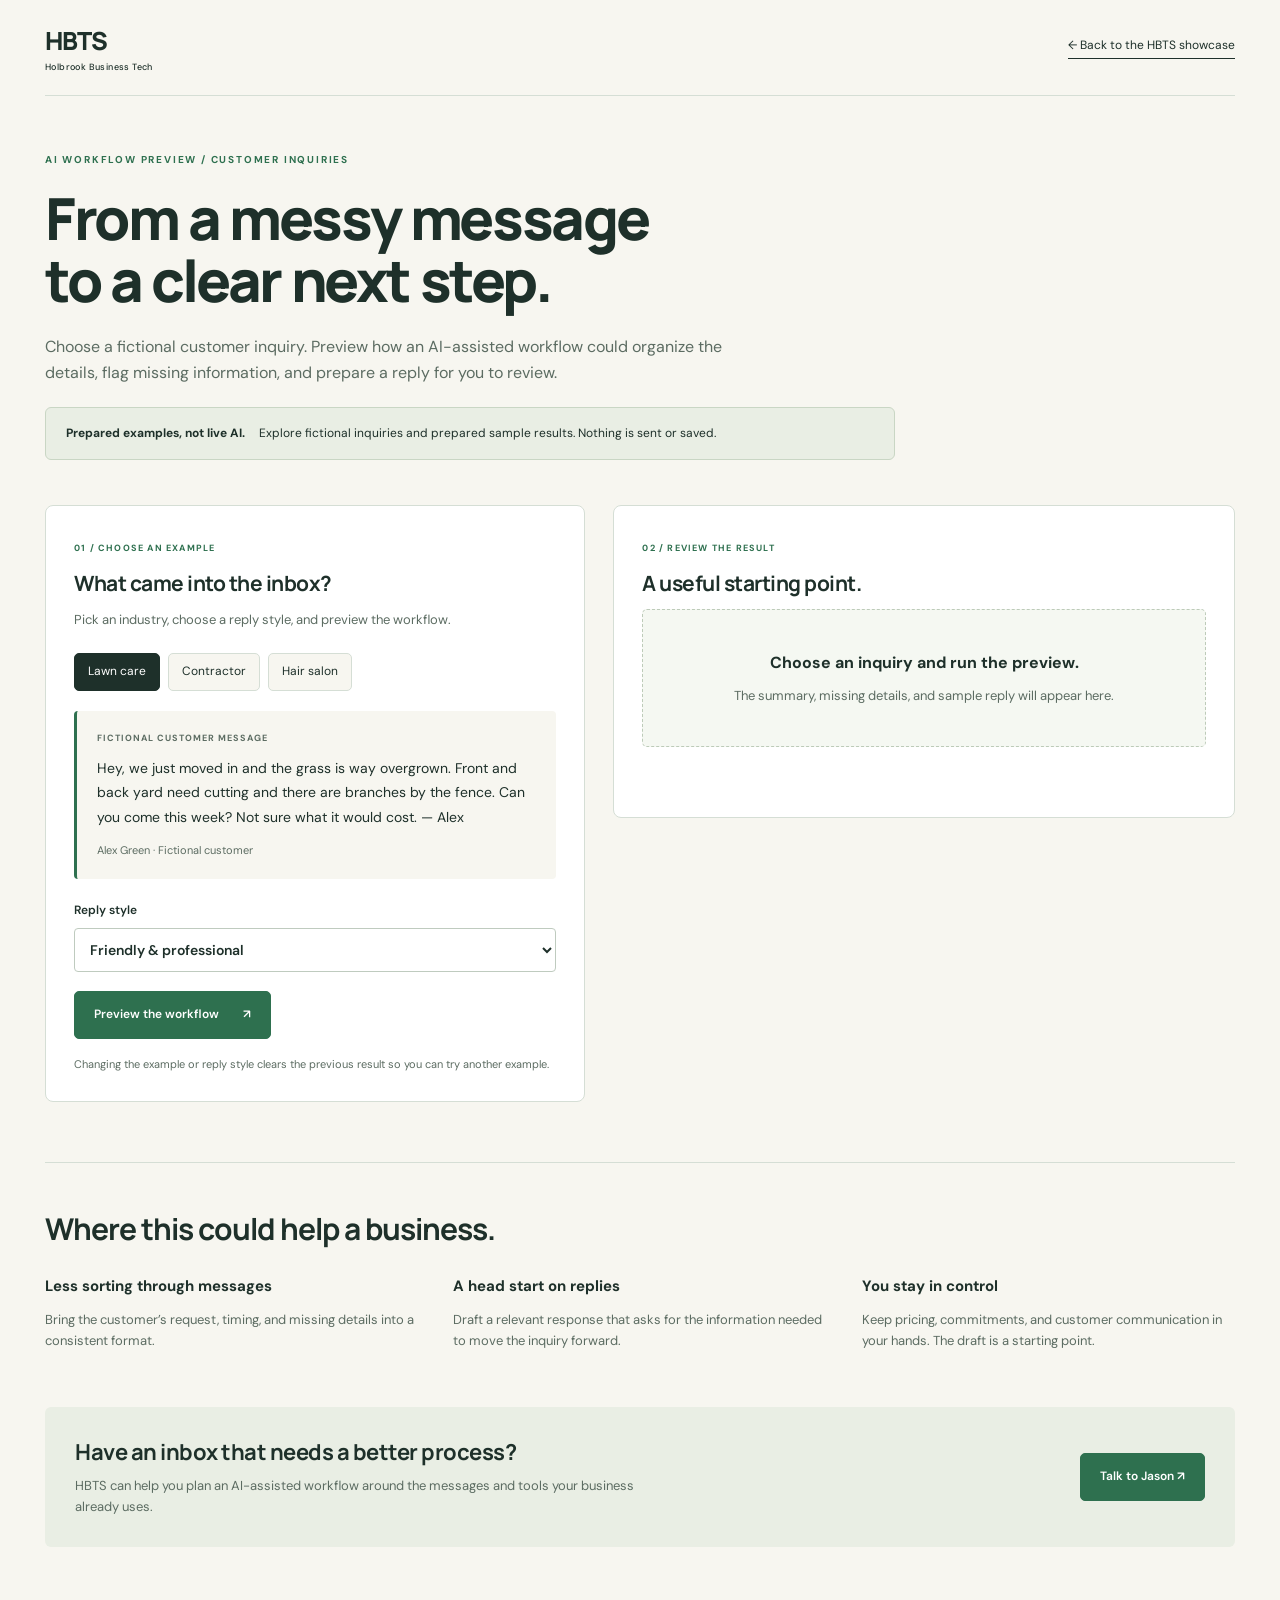
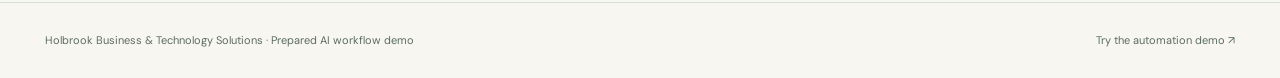
==== ai-demo/index.html @ 8a59124c "Add AI and automation demos and refine client-facing showcase" ====
<!doctype html><html lang="en"><head><meta charset="utf-8"><meta name="viewport" content="width=device-width,initial-scale=1"><title>AI Inquiry Assistant Demo | HBTS</title><meta name="description" content="Explore a free, prepared example of AI-assisted customer intake and reply drafting from Holbrook Business Tech."><link rel="icon" href="../favicon.svg"><link rel="stylesheet" href="../demo-lab.css"><script src="ai-demo.js" defer></script></head><body><header class="demo-header wrap"><a class="lab-brand" href="../">HBTS<small>Holbrook Business Tech</small></a><a class="back" href="../#demos">← Back to the HBTS showcase</a></header><main><section class="intro wrap"><p class="eyebrow">AI WORKFLOW PREVIEW / CUSTOMER INQUIRIES</p><h1>From a messy message<br>to a clear next step.</h1><p>Choose a fictional customer inquiry. Preview how an AI-assisted workflow could organize the details, flag missing information, and prepare a reply for you to review.</p><div class="demo-notice"><strong>Prepared examples, not live AI.</strong><span>Explore fictional inquiries and prepared sample results. Nothing is sent or saved.</span></div></section><div class="lab-grid wrap"><section class="panel" aria-labelledby="input-title"><span class="step">01 / CHOOSE AN EXAMPLE</span><h2 id="input-title">What came into the inbox?</h2><p>Pick an industry, choose a reply style, and preview the workflow.</p><div class="example-buttons" role="group" aria-label="Choose an inquiry example"><button type="button" data-example="lawn" aria-pressed="true">Lawn care</button><button type="button" data-example="repair" aria-pressed="false">Contractor</button><button type="button" data-example="salon" aria-pressed="false">Hair salon</button></div><blockquote class="source-message"><small>FICTIONAL CUSTOMER MESSAGE</small><p id="source-message"></p><cite id="source-person"></cite></blockquote><label>Reply style<select id="tone"><option value="friendly">Friendly &amp; professional</option><option value="brief">Short &amp; direct</option></select></label><button class="button" id="preview" type="button">Preview the workflow <span aria-hidden="true">↗</span></button><p class="fine">Changing the example or reply style clears the previous result so you can try another example.</p></section><section class="panel" aria-labelledby="output-title"><span class="step">02 / REVIEW THE RESULT</span><h2 id="output-title">A useful starting point.</h2><div class="empty" id="empty"><strong>Choose an inquiry and run the preview.</strong><p>The summary, missing details, and sample reply will appear here.</p></div><div id="result" hidden><div class="result-tags"><span class="tag">PREPARED EXAMPLE</span><span class="tag">REVIEW BEFORE USING</span></div><dl class="detail-list" id="summary"></dl><section class="result-section"><h3>What still needs confirming?</h3><ul class="questions" id="questions"></ul></section><section class="result-section"><h3>Sample reply draft</h3><div class="draft" id="draft"></div><div class="button-row"><button type="button" class="button secondary" id="copy">Copy sample reply</button></div><p class="review-note">In a connected setup, AI would draft replies to new messages. You would check the details before using a reply.</p></section></div><p class="status" id="status" role="status"></p></section></div><section class="how-it-works wrap"><h2>Where this could help a business.</h2><div class="explain-grid"><article><h3>Less sorting through messages</h3><p>Bring the customer’s request, timing, and missing details into a consistent format.</p></article><article><h3>A head start on replies</h3><p>Draft a relevant response that asks for the information needed to move the inquiry forward.</p></article><article><h3>You stay in control</h3><p>Keep pricing, commitments, and customer communication in your hands. The draft is a starting point.</p></article></div></section><section class="next-step wrap"><div><h2>Have an inbox that needs a better process?</h2><p>HBTS can help you plan an AI-assisted workflow around the messages and tools your business already uses.</p></div><a class="button" href="../#contact">Talk to Jason ↗</a></section></main><footer><div class="wrap"><span>Holbrook Business &amp; Technology Solutions · Prepared AI workflow demo</span><a href="../automation-demo/">Try the automation demo ↗</a></div></footer></body></html>
---- demo-lab.css ----
@import url('https://fonts.googleapis.com/css2?family=DM+Sans:wght@400;500;600;700&family=Manrope:wght@500;600;700;800&display=swap');
:root{--ink:#1e302a;--muted:#5c6c62;--line:#d5ded5;--green:#2e704f;--paper:#f7f6f0;--soft:#e9eee4}*{box-sizing:border-box}body{margin:0;font:15px/1.65 'DM Sans',Arial,sans-serif;background:var(--paper);color:var(--ink)}a{color:inherit;text-decoration:none}button,input,select{font:inherit}button,a,input,select{touch-action:manipulation}a:focus-visible,button:focus-visible,input:focus-visible,select:focus-visible{outline:3px solid #b28422;outline-offset:4px}.wrap{width:min(1190px,calc(100% - 72px));margin:auto}.demo-header{display:flex;justify-content:space-between;align-items:center;gap:24px;min-height:96px;border-bottom:1px solid var(--line)}.lab-brand{font:800 25px 'Manrope',Arial,sans-serif;letter-spacing:-1px}.lab-brand small{display:block;font:500 9px 'DM Sans',Arial,sans-serif;letter-spacing:.4px;margin-top:3px}.back{font-size:12px;border-bottom:1px solid;padding-bottom:3px}.intro{padding:56px 0 35px}.eyebrow{font-size:10px;letter-spacing:1.8px;font-weight:700;color:var(--green);margin:0 0 18px}h1{font:800 clamp(36px,4.7vw,58px)/1.08 'Manrope',Arial,sans-serif;letter-spacing:-2.4px;max-width:800px;margin:0 0 22px}.intro>p:not(.eyebrow){max-width:680px;color:var(--muted);font-size:16px;margin:0 0 20px}.demo-notice{display:flex;gap:14px;border:1px solid #c9d6c4;border-radius:6px;background:var(--soft);padding:16px 20px;font-size:12px;max-width:850px}.demo-notice strong{white-space:nowrap}.lab-grid{display:grid;grid-template-columns:1fr 1.15fr;gap:28px;align-items:start;padding:10px 0 60px}.panel{border:1px solid var(--line);border-radius:8px;background:#fff;padding:28px}.panel h2{font:700 21px/1.3 'Manrope',Arial,sans-serif;letter-spacing:-.5px;margin:0 0 12px}.panel>p{font-size:13px;color:var(--muted);margin:0 0 22px}.step{display:inline-block;font-size:9px;font-weight:700;letter-spacing:1.2px;color:var(--green);margin-bottom:14px}.example-buttons{display:flex;gap:8px;flex-wrap:wrap;margin:20px 0}.example-buttons button{cursor:pointer;padding:8px 13px;border:1px solid var(--line);border-radius:5px;background:var(--paper);color:var(--ink);font-size:12px}.example-buttons button[aria-pressed=true]{background:var(--ink);color:#fff;border-color:var(--ink)}.source-message{background:var(--paper);border-left:3px solid var(--green);padding:20px;border-radius:4px;margin:0 0 22px}.source-message small{display:block;font-size:9px;letter-spacing:1px;font-weight:700;margin-bottom:10px;color:var(--muted)}.source-message p{font-size:14px;line-height:1.75;margin:0}.source-message cite{font-size:11px;display:block;margin-top:12px;color:var(--muted);font-style:normal}label{display:block;font-size:12px;font-weight:600;margin-bottom:19px}input,select{width:100%;padding:11px;border:1px solid #bfcbbf;border-radius:4px;color:var(--ink);background:#fff;margin-top:7px;font-size:14px;min-width:0}.button{display:inline-flex;align-items:center;justify-content:center;gap:24px;padding:13px 19px;border:1px solid var(--green);border-radius:5px;background:var(--green);color:#fff;font-weight:600;font-size:12px;cursor:pointer}.button.secondary{background:transparent;color:var(--ink);border-color:#bfcbbf}.button:disabled{opacity:.5;cursor:default}.button-row{display:flex;gap:10px;flex-wrap:wrap}.fine{font-size:11px!important;color:var(--muted);margin:16px 0 0!important}.empty{border:1px dashed #bdcbb9;background:#f5f8f2;padding:40px 24px;border-radius:5px;text-align:center;color:var(--muted)}.empty strong{display:block;color:var(--ink);font-size:16px;margin-bottom:8px}.empty p{font-size:13px;margin:0}.result-section{border-top:1px solid var(--line);padding-top:22px;margin-top:23px}.result-section h3{font-size:13px;margin:0 0 14px}.result-tags{display:flex;flex-wrap:wrap;gap:7px;margin-bottom:18px}.tag{padding:4px 9px;background:var(--soft);border-radius:4px;font-size:10px;font-weight:600}.detail-list{margin:0;display:grid;grid-template-columns:100px 1fr;gap:8px 14px;font-size:12px}.detail-list dt{color:var(--muted)}.detail-list dd{margin:0;font-weight:500}.questions{padding-left:18px;font-size:12px;color:var(--muted)}.draft{font-size:13px;white-space:pre-wrap;line-height:1.8;background:#f5f7f1;padding:20px;border-radius:4px}.result-section .button-row{margin-top:18px}.review-note{font-size:11px;color:var(--muted);margin:16px 0 0}.status{font-size:12px;color:var(--green);font-weight:500;min-height:20px;margin:16px 0 0}.stats{display:grid;grid-template-columns:repeat(3,1fr);gap:12px;margin:0 0 24px}.stat{padding:18px;background:var(--soft);border:1px solid #d4dfcf;border-radius:6px}.stat strong{display:block;font:700 28px 'Manrope',Arial,sans-serif}.stat span{font-size:10px;line-height:1.4;display:block;margin-top:7px;color:var(--muted)}.field-row{display:grid;grid-template-columns:1fr 1fr;gap:16px}.rule-table{display:grid;grid-template-columns:1fr 1fr;gap:10px;font-size:11px;background:var(--paper);padding:16px;border-radius:4px;margin-bottom:20px}.rule-table strong{font-weight:600}.rule-table span{color:var(--muted)}.timeline{list-style:none;padding:0;margin:0}.timeline li{padding:0 0 23px 30px;border-left:1px solid #b9c9b1;position:relative;margin-left:6px}.timeline li:before{content:'';position:absolute;width:11px;height:11px;border-radius:50%;background:var(--green);left:-6px;top:5px}.timeline li:last-child{padding-bottom:0;border:0}.timeline strong{font-size:13px}.timeline p{font-size:11px;color:var(--muted);margin:5px 0 0}.lead-list{list-style:none;padding:0;margin:0}.lead-list li{padding:16px 0;border-bottom:1px solid var(--line)}.lead-line{display:flex;justify-content:space-between;gap:15px;align-items:center}.lead-line strong{font-size:13px}.lead-line button{font-size:10px;padding:7px 10px;cursor:pointer;border:1px solid #bdcbb9;border-radius:4px;background:var(--paper);color:var(--ink)}.lead-list p{font-size:11px;color:var(--muted);margin:7px 0 0;overflow-wrap:anywhere}.how-it-works{padding:45px 0 55px;border-top:1px solid var(--line)}.how-it-works h2{font:700 30px 'Manrope',Arial,sans-serif;letter-spacing:-1px;margin:0 0 25px}.explain-grid{display:grid;grid-template-columns:repeat(3,1fr);gap:35px}.explain-grid h3{font-size:15px;margin:0 0 10px}.explain-grid p{font-size:13px;color:var(--muted);margin:0}.next-step{background:var(--soft);padding:30px;border-radius:6px;display:flex;justify-content:space-between;gap:25px;align-items:center;margin-bottom:55px}.next-step h2{font:700 22px 'Manrope',Arial,sans-serif;margin:0 0 8px;letter-spacing:-.5px}.next-step p{font-size:13px;color:var(--muted);margin:0;max-width:600px}.next-step .button{white-space:nowrap}footer{padding:28px 0;border-top:1px solid var(--line);font-size:11px;color:var(--muted)}footer .wrap{display:flex;justify-content:space-between;gap:20px;flex-wrap:wrap}.sr-only{position:absolute;width:1px;height:1px;overflow:hidden;clip:rect(0,0,0,0);white-space:nowrap}[hidden]{display:none!important}@media(max-width:850px){.wrap{width:calc(100% - 40px)}.lab-grid{grid-template-columns:1fr;gap:20px}.intro{padding-top:40px}.intro h1{max-width:650px}.demo-notice{display:block}.demo-notice strong{display:block;margin-bottom:6px}.panel{padding:24px}.next-step{align-items:start;flex-direction:column}.explain-grid{gap:22px}.stats{gap:8px}.stat{padding:15px}}@media(max-width:500px){.demo-header{min-height:95px;gap:12px}.lab-brand{font-size:23px}.lab-brand small{font-size:8px}.back{font-size:10px}h1{font-size:38px;letter-spacing:-1.5px}.intro>p:not(.eyebrow){font-size:14px}.field-row{grid-template-columns:1fr;gap:0}.panel{padding:21px}.explain-grid{grid-template-columns:1fr}.detail-list{grid-template-columns:80px 1fr;gap:8px}.next-step{padding:24px}.stat strong{font-size:25px}.lead-line{align-items:start;flex-direction:column;gap:8px}}@media(prefers-reduced-motion:reduce){html{scroll-behavior:auto}}
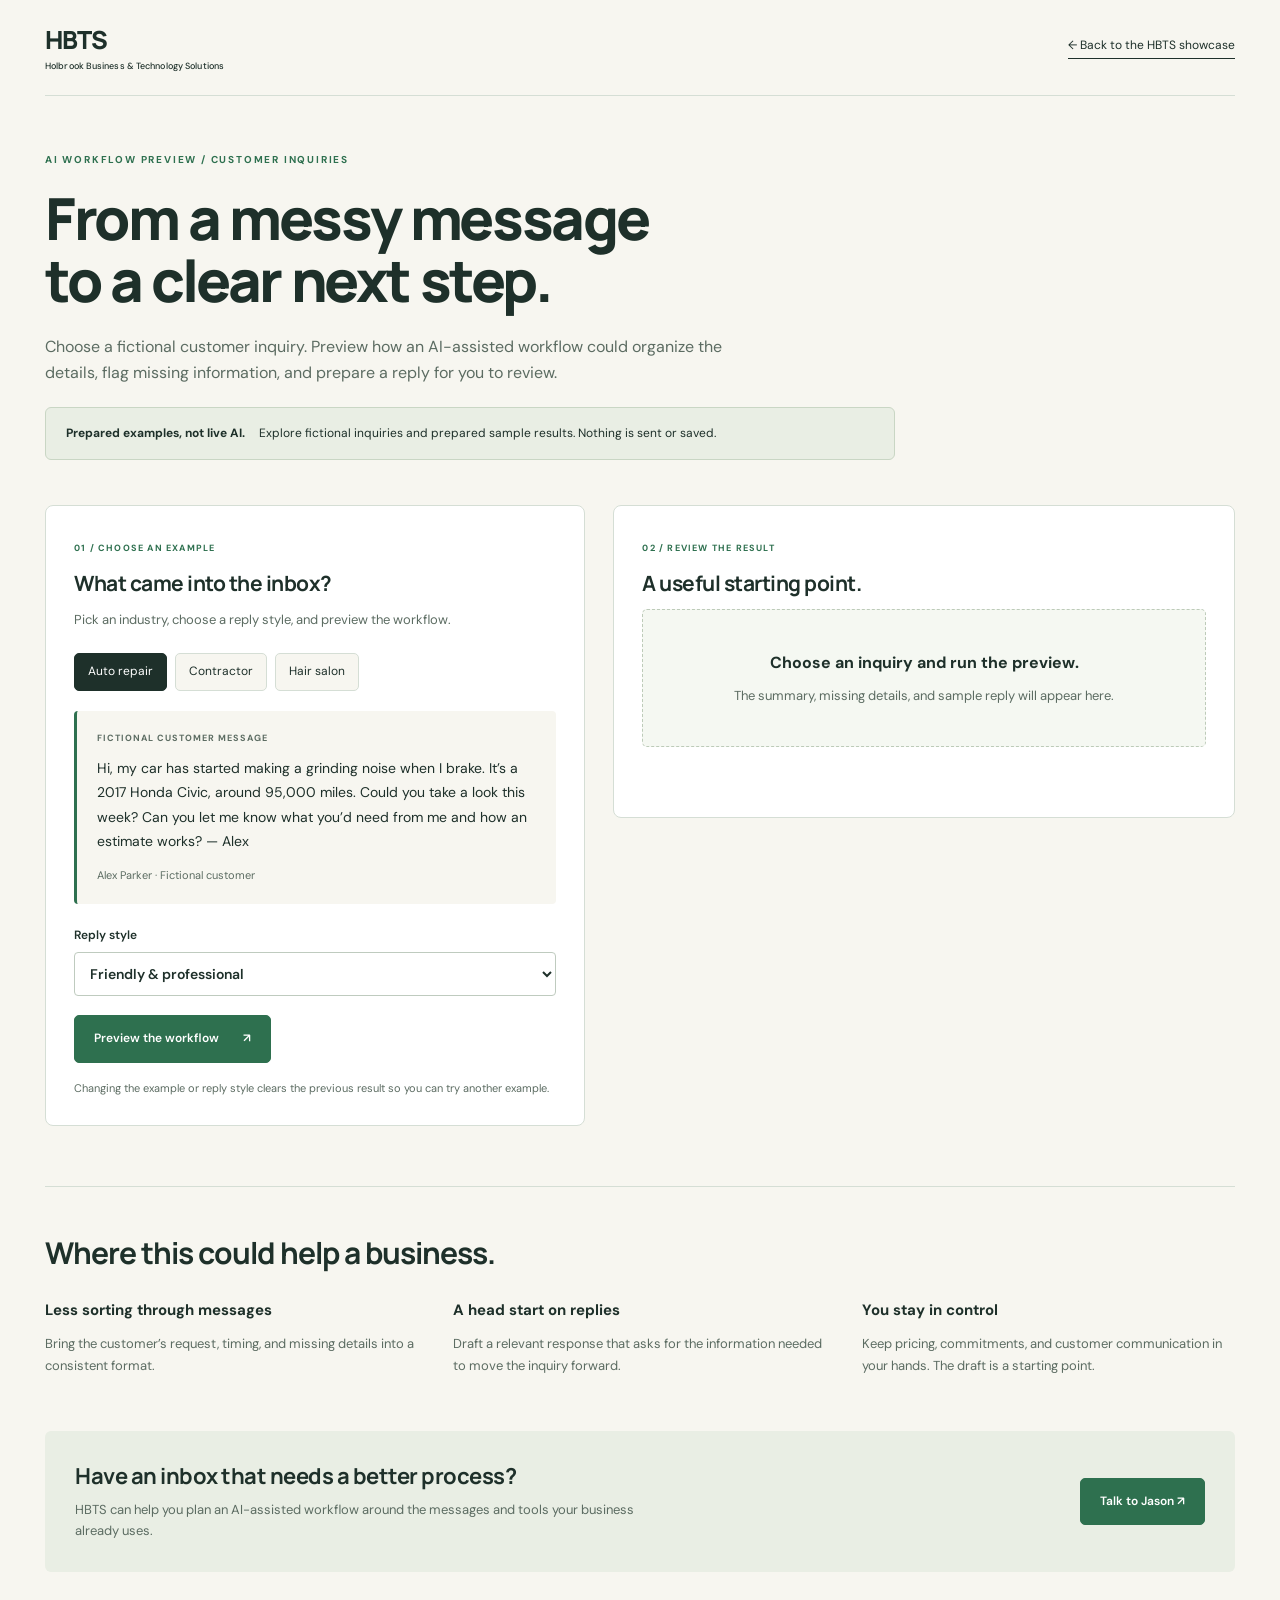
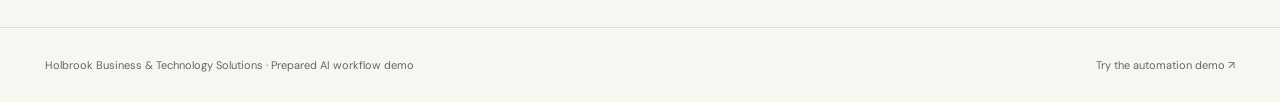
==== commit 35dae98d: "Add interactive business dashboard and complete HBTS branding" ====
--- a/ai-demo/index.html
+++ b/ai-demo/index.html
@@ -1 +1 @@
-<!doctype html><html lang="en"><head><meta charset="utf-8"><meta name="viewport" content="width=device-width,initial-scale=1"><title>AI Inquiry Assistant Demo | HBTS</title><meta name="description" content="Explore a free, prepared example of AI-assisted customer intake and reply drafting from Holbrook Business Tech."><link rel="icon" href="../favicon.svg"><link rel="stylesheet" href="../demo-lab.css"><script src="ai-demo.js" defer></script></head><body><header class="demo-header wrap"><a class="lab-brand" href="../">HBTS<small>Holbrook Business Tech</small></a><a class="back" href="../#demos">← Back to the HBTS showcase</a></header><main><section class="intro wrap"><p class="eyebrow">AI WORKFLOW PREVIEW / CUSTOMER INQUIRIES</p><h1>From a messy message<br>to a clear next step.</h1><p>Choose a fictional customer inquiry. Preview how an AI-assisted workflow could organize the details, flag missing information, and prepare a reply for you to review.</p><div class="demo-notice"><strong>Prepared examples, not live AI.</strong><span>Explore fictional inquiries and prepared sample results. Nothing is sent or saved.</span></div></section><div class="lab-grid wrap"><section class="panel" aria-labelledby="input-title"><span class="step">01 / CHOOSE AN EXAMPLE</span><h2 id="input-title">What came into the inbox?</h2><p>Pick an industry, choose a reply style, and preview the workflow.</p><div class="example-buttons" role="group" aria-label="Choose an inquiry example"><button type="button" data-example="lawn" aria-pressed="true">Lawn care</button><button type="button" data-example="repair" aria-pressed="false">Contractor</button><button type="button" data-example="salon" aria-pressed="false">Hair salon</button></div><blockquote class="source-message"><small>FICTIONAL CUSTOMER MESSAGE</small><p id="source-message"></p><cite id="source-person"></cite></blockquote><label>Reply style<select id="tone"><option value="friendly">Friendly &amp; professional</option><option value="brief">Short &amp; direct</option></select></label><button class="button" id="preview" type="button">Preview the workflow <span aria-hidden="true">↗</span></button><p class="fine">Changing the example or reply style clears the previous result so you can try another example.</p></section><section class="panel" aria-labelledby="output-title"><span class="step">02 / REVIEW THE RESULT</span><h2 id="output-title">A useful starting point.</h2><div class="empty" id="empty"><strong>Choose an inquiry and run the preview.</strong><p>The summary, missing details, and sample reply will appear here.</p></div><div id="result" hidden><div class="result-tags"><span class="tag">PREPARED EXAMPLE</span><span class="tag">REVIEW BEFORE USING</span></div><dl class="detail-list" id="summary"></dl><section class="result-section"><h3>What still needs confirming?</h3><ul class="questions" id="questions"></ul></section><section class="result-section"><h3>Sample reply draft</h3><div class="draft" id="draft"></div><div class="button-row"><button type="button" class="button secondary" id="copy">Copy sample reply</button></div><p class="review-note">In a connected setup, AI would draft replies to new messages. You would check the details before using a reply.</p></section></div><p class="status" id="status" role="status"></p></section></div><section class="how-it-works wrap"><h2>Where this could help a business.</h2><div class="explain-grid"><article><h3>Less sorting through messages</h3><p>Bring the customer’s request, timing, and missing details into a consistent format.</p></article><article><h3>A head start on replies</h3><p>Draft a relevant response that asks for the information needed to move the inquiry forward.</p></article><article><h3>You stay in control</h3><p>Keep pricing, commitments, and customer communication in your hands. The draft is a starting point.</p></article></div></section><section class="next-step wrap"><div><h2>Have an inbox that needs a better process?</h2><p>HBTS can help you plan an AI-assisted workflow around the messages and tools your business already uses.</p></div><a class="button" href="../#contact">Talk to Jason ↗</a></section></main><footer><div class="wrap"><span>Holbrook Business &amp; Technology Solutions · Prepared AI workflow demo</span><a href="../automation-demo/">Try the automation demo ↗</a></div></footer></body></html>
+<!doctype html><html lang="en"><head><meta charset="utf-8"><meta name="viewport" content="width=device-width,initial-scale=1"><title>AI Inquiry Assistant Demo | HBTS</title><meta name="description" content="Explore a free, prepared example of AI-assisted customer intake and reply drafting from Holbrook Business Tech."><link rel="icon" href="../favicon.svg"><link rel="stylesheet" href="../demo-lab.css"><script src="ai-demo.js" defer></script></head><body><header class="demo-header wrap"><a class="lab-brand" href="../">HBTS<small>Holbrook Business &amp; Technology Solutions</small></a><a class="back" href="../#demos">← Back to the HBTS showcase</a></header><main><section class="intro wrap"><p class="eyebrow">AI WORKFLOW PREVIEW / CUSTOMER INQUIRIES</p><h1>From a messy message<br>to a clear next step.</h1><p>Choose a fictional customer inquiry. Preview how an AI-assisted workflow could organize the details, flag missing information, and prepare a reply for you to review.</p><div class="demo-notice"><strong>Prepared examples, not live AI.</strong><span>Explore fictional inquiries and prepared sample results. Nothing is sent or saved.</span></div></section><div class="lab-grid wrap"><section class="panel" aria-labelledby="input-title"><span class="step">01 / CHOOSE AN EXAMPLE</span><h2 id="input-title">What came into the inbox?</h2><p>Pick an industry, choose a reply style, and preview the workflow.</p><div class="example-buttons" role="group" aria-label="Choose an inquiry example"><button type="button" data-example="auto" aria-pressed="true">Auto repair</button><button type="button" data-example="repair" aria-pressed="false">Contractor</button><button type="button" data-example="salon" aria-pressed="false">Hair salon</button></div><blockquote class="source-message"><small>FICTIONAL CUSTOMER MESSAGE</small><p id="source-message"></p><cite id="source-person"></cite></blockquote><label>Reply style<select id="tone"><option value="friendly">Friendly &amp; professional</option><option value="brief">Short &amp; direct</option></select></label><button class="button" id="preview" type="button">Preview the workflow <span aria-hidden="true">↗</span></button><p class="fine">Changing the example or reply style clears the previous result so you can try another example.</p></section><section class="panel" aria-labelledby="output-title"><span class="step">02 / REVIEW THE RESULT</span><h2 id="output-title">A useful starting point.</h2><div class="empty" id="empty"><strong>Choose an inquiry and run the preview.</strong><p>The summary, missing details, and sample reply will appear here.</p></div><div id="result" hidden><div class="result-tags"><span class="tag">PREPARED EXAMPLE</span><span class="tag">REVIEW BEFORE USING</span></div><dl class="detail-list" id="summary"></dl><section class="result-section"><h3>What still needs confirming?</h3><ul class="questions" id="questions"></ul></section><section class="result-section"><h3>Sample reply draft</h3><div class="draft" id="draft"></div><div class="button-row"><button type="button" class="button secondary" id="copy">Copy sample reply</button></div><p class="review-note">In a connected setup, AI would draft replies to new messages. You would check the details before using a reply.</p></section></div><p class="status" id="status" role="status"></p></section></div><section class="how-it-works wrap"><h2>Where this could help a business.</h2><div class="explain-grid"><article><h3>Less sorting through messages</h3><p>Bring the customer’s request, timing, and missing details into a consistent format.</p></article><article><h3>A head start on replies</h3><p>Draft a relevant response that asks for the information needed to move the inquiry forward.</p></article><article><h3>You stay in control</h3><p>Keep pricing, commitments, and customer communication in your hands. The draft is a starting point.</p></article></div></section><section class="next-step wrap"><div><h2>Have an inbox that needs a better process?</h2><p>HBTS can help you plan an AI-assisted workflow around the messages and tools your business already uses.</p></div><a class="button" href="../#contact">Talk to Jason ↗</a></section></main><footer><div class="wrap"><span>Holbrook Business &amp; Technology Solutions · Prepared AI workflow demo</span><a href="../automation-demo/">Try the automation demo ↗</a></div></footer></body></html>
--- a/demo-lab.css
+++ b/demo-lab.css
@@ -1,2 +1,5 @@
 @import url('https://fonts.googleapis.com/css2?family=DM+Sans:wght@400;500;600;700&family=Manrope:wght@500;600;700;800&display=swap');
 :root{--ink:#1e302a;--muted:#5c6c62;--line:#d5ded5;--green:#2e704f;--paper:#f7f6f0;--soft:#e9eee4}*{box-sizing:border-box}body{margin:0;font:15px/1.65 'DM Sans',Arial,sans-serif;background:var(--paper);color:var(--ink)}a{color:inherit;text-decoration:none}button,input,select{font:inherit}button,a,input,select{touch-action:manipulation}a:focus-visible,button:focus-visible,input:focus-visible,select:focus-visible{outline:3px solid #b28422;outline-offset:4px}.wrap{width:min(1190px,calc(100% - 72px));margin:auto}.demo-header{display:flex;justify-content:space-between;align-items:center;gap:24px;min-height:96px;border-bottom:1px solid var(--line)}.lab-brand{font:800 25px 'Manrope',Arial,sans-serif;letter-spacing:-1px}.lab-brand small{display:block;font:500 9px 'DM Sans',Arial,sans-serif;letter-spacing:.4px;margin-top:3px}.back{font-size:12px;border-bottom:1px solid;padding-bottom:3px}.intro{padding:56px 0 35px}.eyebrow{font-size:10px;letter-spacing:1.8px;font-weight:700;color:var(--green);margin:0 0 18px}h1{font:800 clamp(36px,4.7vw,58px)/1.08 'Manrope',Arial,sans-serif;letter-spacing:-2.4px;max-width:800px;margin:0 0 22px}.intro>p:not(.eyebrow){max-width:680px;color:var(--muted);font-size:16px;margin:0 0 20px}.demo-notice{display:flex;gap:14px;border:1px solid #c9d6c4;border-radius:6px;background:var(--soft);padding:16px 20px;font-size:12px;max-width:850px}.demo-notice strong{white-space:nowrap}.lab-grid{display:grid;grid-template-columns:1fr 1.15fr;gap:28px;align-items:start;padding:10px 0 60px}.panel{border:1px solid var(--line);border-radius:8px;background:#fff;padding:28px}.panel h2{font:700 21px/1.3 'Manrope',Arial,sans-serif;letter-spacing:-.5px;margin:0 0 12px}.panel>p{font-size:13px;color:var(--muted);margin:0 0 22px}.step{display:inline-block;font-size:9px;font-weight:700;letter-spacing:1.2px;color:var(--green);margin-bottom:14px}.example-buttons{display:flex;gap:8px;flex-wrap:wrap;margin:20px 0}.example-buttons button{cursor:pointer;padding:8px 13px;border:1px solid var(--line);border-radius:5px;background:var(--paper);color:var(--ink);font-size:12px}.example-buttons button[aria-pressed=true]{background:var(--ink);color:#fff;border-color:var(--ink)}.source-message{background:var(--paper);border-left:3px solid var(--green);padding:20px;border-radius:4px;margin:0 0 22px}.source-message small{display:block;font-size:9px;letter-spacing:1px;font-weight:700;margin-bottom:10px;color:var(--muted)}.source-message p{font-size:14px;line-height:1.75;margin:0}.source-message cite{font-size:11px;display:block;margin-top:12px;color:var(--muted);font-style:normal}label{display:block;font-size:12px;font-weight:600;margin-bottom:19px}input,select{width:100%;padding:11px;border:1px solid #bfcbbf;border-radius:4px;color:var(--ink);background:#fff;margin-top:7px;font-size:14px;min-width:0}.button{display:inline-flex;align-items:center;justify-content:center;gap:24px;padding:13px 19px;border:1px solid var(--green);border-radius:5px;background:var(--green);color:#fff;font-weight:600;font-size:12px;cursor:pointer}.button.secondary{background:transparent;color:var(--ink);border-color:#bfcbbf}.button:disabled{opacity:.5;cursor:default}.button-row{display:flex;gap:10px;flex-wrap:wrap}.fine{font-size:11px!important;color:var(--muted);margin:16px 0 0!important}.empty{border:1px dashed #bdcbb9;background:#f5f8f2;padding:40px 24px;border-radius:5px;text-align:center;color:var(--muted)}.empty strong{display:block;color:var(--ink);font-size:16px;margin-bottom:8px}.empty p{font-size:13px;margin:0}.result-section{border-top:1px solid var(--line);padding-top:22px;margin-top:23px}.result-section h3{font-size:13px;margin:0 0 14px}.result-tags{display:flex;flex-wrap:wrap;gap:7px;margin-bottom:18px}.tag{padding:4px 9px;background:var(--soft);border-radius:4px;font-size:10px;font-weight:600}.detail-list{margin:0;display:grid;grid-template-columns:100px 1fr;gap:8px 14px;font-size:12px}.detail-list dt{color:var(--muted)}.detail-list dd{margin:0;font-weight:500}.questions{padding-left:18px;font-size:12px;color:var(--muted)}.draft{font-size:13px;white-space:pre-wrap;line-height:1.8;background:#f5f7f1;padding:20px;border-radius:4px}.result-section .button-row{margin-top:18px}.review-note{font-size:11px;color:var(--muted);margin:16px 0 0}.status{font-size:12px;color:var(--green);font-weight:500;min-height:20px;margin:16px 0 0}.stats{display:grid;grid-template-columns:repeat(3,1fr);gap:12px;margin:0 0 24px}.stat{padding:18px;background:var(--soft);border:1px solid #d4dfcf;border-radius:6px}.stat strong{display:block;font:700 28px 'Manrope',Arial,sans-serif}.stat span{font-size:10px;line-height:1.4;display:block;margin-top:7px;color:var(--muted)}.field-row{display:grid;grid-template-columns:1fr 1fr;gap:16px}.rule-table{display:grid;grid-template-columns:1fr 1fr;gap:10px;font-size:11px;background:var(--paper);padding:16px;border-radius:4px;margin-bottom:20px}.rule-table strong{font-weight:600}.rule-table span{color:var(--muted)}.timeline{list-style:none;padding:0;margin:0}.timeline li{padding:0 0 23px 30px;border-left:1px solid #b9c9b1;position:relative;margin-left:6px}.timeline li:before{content:'';position:absolute;width:11px;height:11px;border-radius:50%;background:var(--green);left:-6px;top:5px}.timeline li:last-child{padding-bottom:0;border:0}.timeline strong{font-size:13px}.timeline p{font-size:11px;color:var(--muted);margin:5px 0 0}.lead-list{list-style:none;padding:0;margin:0}.lead-list li{padding:16px 0;border-bottom:1px solid var(--line)}.lead-line{display:flex;justify-content:space-between;gap:15px;align-items:center}.lead-line strong{font-size:13px}.lead-line button{font-size:10px;padding:7px 10px;cursor:pointer;border:1px solid #bdcbb9;border-radius:4px;background:var(--paper);color:var(--ink)}.lead-list p{font-size:11px;color:var(--muted);margin:7px 0 0;overflow-wrap:anywhere}.how-it-works{padding:45px 0 55px;border-top:1px solid var(--line)}.how-it-works h2{font:700 30px 'Manrope',Arial,sans-serif;letter-spacing:-1px;margin:0 0 25px}.explain-grid{display:grid;grid-template-columns:repeat(3,1fr);gap:35px}.explain-grid h3{font-size:15px;margin:0 0 10px}.explain-grid p{font-size:13px;color:var(--muted);margin:0}.next-step{background:var(--soft);padding:30px;border-radius:6px;display:flex;justify-content:space-between;gap:25px;align-items:center;margin-bottom:55px}.next-step h2{font:700 22px 'Manrope',Arial,sans-serif;margin:0 0 8px;letter-spacing:-.5px}.next-step p{font-size:13px;color:var(--muted);margin:0;max-width:600px}.next-step .button{white-space:nowrap}footer{padding:28px 0;border-top:1px solid var(--line);font-size:11px;color:var(--muted)}footer .wrap{display:flex;justify-content:space-between;gap:20px;flex-wrap:wrap}.sr-only{position:absolute;width:1px;height:1px;overflow:hidden;clip:rect(0,0,0,0);white-space:nowrap}[hidden]{display:none!important}@media(max-width:850px){.wrap{width:calc(100% - 40px)}.lab-grid{grid-template-columns:1fr;gap:20px}.intro{padding-top:40px}.intro h1{max-width:650px}.demo-notice{display:block}.demo-notice strong{display:block;margin-bottom:6px}.panel{padding:24px}.next-step{align-items:start;flex-direction:column}.explain-grid{gap:22px}.stats{gap:8px}.stat{padding:15px}}@media(max-width:500px){.demo-header{min-height:95px;gap:12px}.lab-brand{font-size:23px}.lab-brand small{font-size:8px}.back{font-size:10px}h1{font-size:38px;letter-spacing:-1.5px}.intro>p:not(.eyebrow){font-size:14px}.field-row{grid-template-columns:1fr;gap:0}.panel{padding:21px}.explain-grid{grid-template-columns:1fr}.detail-list{grid-template-columns:80px 1fr;gap:8px}.next-step{padding:24px}.stat strong{font-size:25px}.lead-line{align-items:start;flex-direction:column;gap:8px}}@media(prefers-reduced-motion:reduce){html{scroll-behavior:auto}}
+
+.lab-brand small{max-width:290px;line-height:1.5;letter-spacing:.1px;white-space:normal}
+@media(max-width:560px){.demo-header{flex-wrap:wrap;padding-top:20px;padding-bottom:20px;gap:16px}.lab-brand small{font-size:9px;max-width:285px}.back{font-size:11px}.demo-header .back{margin-left:auto}}
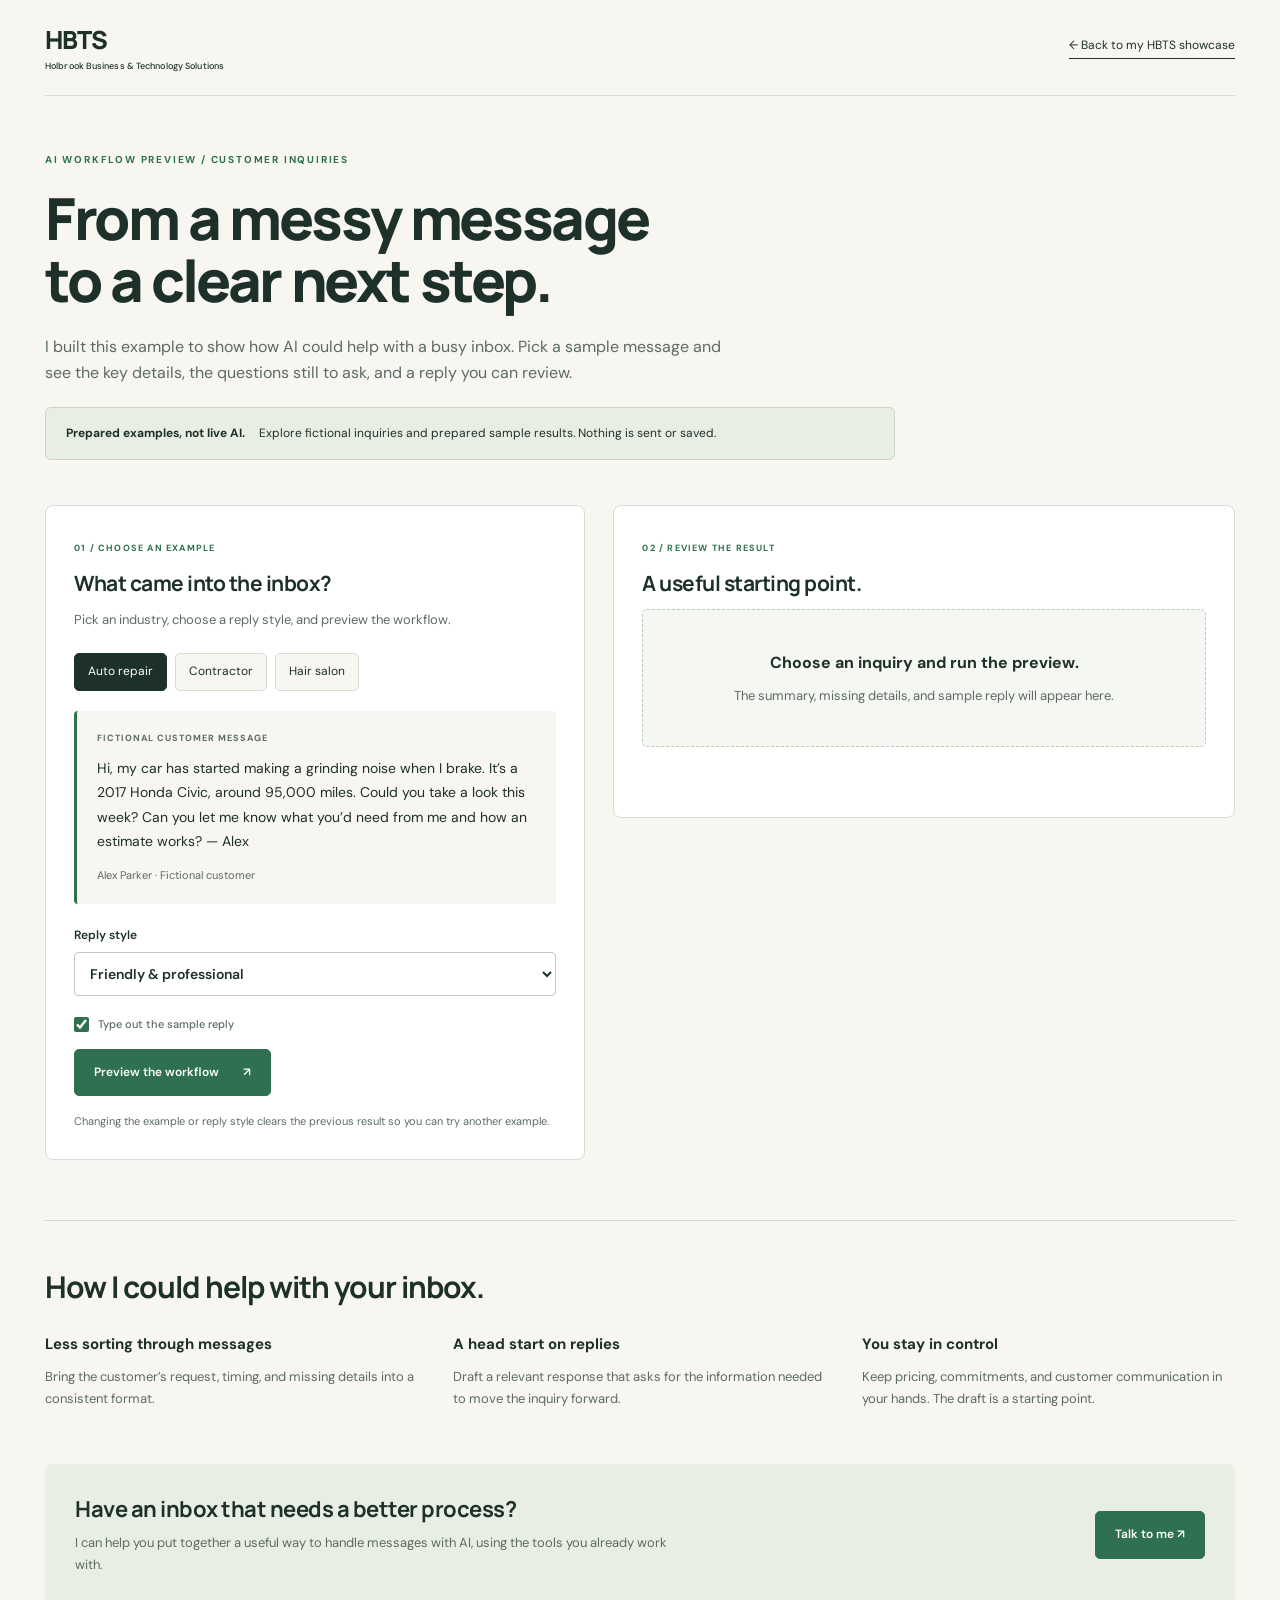
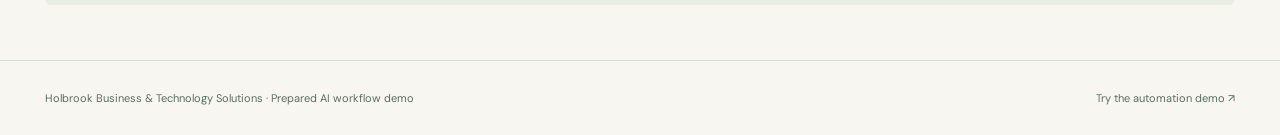
==== commit 8caffa47: "Make showcase personal and approachable with plain-language copy" ====
--- a/ai-demo/index.html
+++ b/ai-demo/index.html
@@ -1 +1 @@
-<!doctype html><html lang="en"><head><meta charset="utf-8"><meta name="viewport" content="width=device-width,initial-scale=1"><title>AI Inquiry Assistant Demo | HBTS</title><meta name="description" content="Explore a free, prepared example of AI-assisted customer intake and reply drafting from Holbrook Business Tech."><link rel="icon" href="../favicon.svg"><link rel="stylesheet" href="../demo-lab.css"><script src="ai-demo.js" defer></script></head><body><header class="demo-header wrap"><a class="lab-brand" href="../">HBTS<small>Holbrook Business &amp; Technology Solutions</small></a><a class="back" href="../#demos">← Back to the HBTS showcase</a></header><main><section class="intro wrap"><p class="eyebrow">AI WORKFLOW PREVIEW / CUSTOMER INQUIRIES</p><h1>From a messy message<br>to a clear next step.</h1><p>Choose a fictional customer inquiry. Preview how an AI-assisted workflow could organize the details, flag missing information, and prepare a reply for you to review.</p><div class="demo-notice"><strong>Prepared examples, not live AI.</strong><span>Explore fictional inquiries and prepared sample results. Nothing is sent or saved.</span></div></section><div class="lab-grid wrap"><section class="panel" aria-labelledby="input-title"><span class="step">01 / CHOOSE AN EXAMPLE</span><h2 id="input-title">What came into the inbox?</h2><p>Pick an industry, choose a reply style, and preview the workflow.</p><div class="example-buttons" role="group" aria-label="Choose an inquiry example"><button type="button" data-example="auto" aria-pressed="true">Auto repair</button><button type="button" data-example="repair" aria-pressed="false">Contractor</button><button type="button" data-example="salon" aria-pressed="false">Hair salon</button></div><blockquote class="source-message"><small>FICTIONAL CUSTOMER MESSAGE</small><p id="source-message"></p><cite id="source-person"></cite></blockquote><label>Reply style<select id="tone"><option value="friendly">Friendly &amp; professional</option><option value="brief">Short &amp; direct</option></select></label><button class="button" id="preview" type="button">Preview the workflow <span aria-hidden="true">↗</span></button><p class="fine">Changing the example or reply style clears the previous result so you can try another example.</p></section><section class="panel" aria-labelledby="output-title"><span class="step">02 / REVIEW THE RESULT</span><h2 id="output-title">A useful starting point.</h2><div class="empty" id="empty"><strong>Choose an inquiry and run the preview.</strong><p>The summary, missing details, and sample reply will appear here.</p></div><div id="result" hidden><div class="result-tags"><span class="tag">PREPARED EXAMPLE</span><span class="tag">REVIEW BEFORE USING</span></div><dl class="detail-list" id="summary"></dl><section class="result-section"><h3>What still needs confirming?</h3><ul class="questions" id="questions"></ul></section><section class="result-section"><h3>Sample reply draft</h3><div class="draft" id="draft"></div><div class="button-row"><button type="button" class="button secondary" id="copy">Copy sample reply</button></div><p class="review-note">In a connected setup, AI would draft replies to new messages. You would check the details before using a reply.</p></section></div><p class="status" id="status" role="status"></p></section></div><section class="how-it-works wrap"><h2>Where this could help a business.</h2><div class="explain-grid"><article><h3>Less sorting through messages</h3><p>Bring the customer’s request, timing, and missing details into a consistent format.</p></article><article><h3>A head start on replies</h3><p>Draft a relevant response that asks for the information needed to move the inquiry forward.</p></article><article><h3>You stay in control</h3><p>Keep pricing, commitments, and customer communication in your hands. The draft is a starting point.</p></article></div></section><section class="next-step wrap"><div><h2>Have an inbox that needs a better process?</h2><p>HBTS can help you plan an AI-assisted workflow around the messages and tools your business already uses.</p></div><a class="button" href="../#contact">Talk to Jason ↗</a></section></main><footer><div class="wrap"><span>Holbrook Business &amp; Technology Solutions · Prepared AI workflow demo</span><a href="../automation-demo/">Try the automation demo ↗</a></div></footer></body></html>
+<!doctype html><html lang="en"><head><meta charset="utf-8"><meta name="viewport" content="width=device-width,initial-scale=1"><title>AI Inquiry Assistant Demo | HBTS</title><meta name="description" content="Explore a free, prepared example of AI-assisted customer intake and reply drafting from Holbrook Business Tech."><link rel="icon" href="../favicon.svg"><link rel="stylesheet" href="../demo-lab.css"><script src="ai-demo.js" defer></script></head><body><header class="demo-header wrap"><a class="lab-brand" href="../">HBTS<small>Holbrook Business &amp; Technology Solutions</small></a><a class="back" href="../#demos">← Back to my HBTS showcase</a></header><main><section class="intro wrap"><p class="eyebrow">AI WORKFLOW PREVIEW / CUSTOMER INQUIRIES</p><h1>From a messy message<br>to a clear next step.</h1><p>I built this example to show how AI could help with a busy inbox. Pick a sample message and see the key details, the questions still to ask, and a reply you can review.</p><div class="demo-notice"><strong>Prepared examples, not live AI.</strong><span>Explore fictional inquiries and prepared sample results. Nothing is sent or saved.</span></div></section><div class="lab-grid wrap"><section class="panel" aria-labelledby="input-title"><span class="step">01 / CHOOSE AN EXAMPLE</span><h2 id="input-title">What came into the inbox?</h2><p>Pick an industry, choose a reply style, and preview the workflow.</p><div class="example-buttons" role="group" aria-label="Choose an inquiry example"><button type="button" data-example="auto" aria-pressed="true">Auto repair</button><button type="button" data-example="repair" aria-pressed="false">Contractor</button><button type="button" data-example="salon" aria-pressed="false">Hair salon</button></div><blockquote class="source-message"><small>FICTIONAL CUSTOMER MESSAGE</small><p id="source-message"></p><cite id="source-person"></cite></blockquote><label>Reply style<select id="tone"><option value="friendly">Friendly &amp; professional</option><option value="brief">Short &amp; direct</option></select></label><button class="button" id="preview" type="button">Preview the workflow <span aria-hidden="true">↗</span></button><p class="fine">Changing the example or reply style clears the previous result so you can try another example.</p></section><section class="panel" aria-labelledby="output-title"><span class="step">02 / REVIEW THE RESULT</span><h2 id="output-title">A useful starting point.</h2><div class="empty" id="empty"><strong>Choose an inquiry and run the preview.</strong><p>The summary, missing details, and sample reply will appear here.</p></div><div id="result" hidden><div class="result-tags"><span class="tag">PREPARED EXAMPLE</span><span class="tag">REVIEW BEFORE USING</span></div><dl class="detail-list" id="summary"></dl><section class="result-section"><h3>What still needs confirming?</h3><ul class="questions" id="questions"></ul></section><section class="result-section"><h3>Sample reply draft</h3><div class="draft" id="draft"></div><div class="button-row"><button type="button" class="button secondary" id="copy">Copy sample reply</button></div><p class="review-note">In a connected setup, AI would draft replies to new messages. You would check the details before using a reply.</p></section></div><p class="status" id="status" role="status"></p></section></div><section class="how-it-works wrap"><h2>How I could help with your inbox.</h2><div class="explain-grid"><article><h3>Less sorting through messages</h3><p>Bring the customer’s request, timing, and missing details into a consistent format.</p></article><article><h3>A head start on replies</h3><p>Draft a relevant response that asks for the information needed to move the inquiry forward.</p></article><article><h3>You stay in control</h3><p>Keep pricing, commitments, and customer communication in your hands. The draft is a starting point.</p></article></div></section><section class="next-step wrap"><div><h2>Have an inbox that needs a better process?</h2><p>I can help you put together a useful way to handle messages with AI, using the tools you already work with.</p></div><a class="button" href="../#contact">Talk to me ↗</a></section></main><footer><div class="wrap"><span>Holbrook Business &amp; Technology Solutions · Prepared AI workflow demo</span><a href="../automation-demo/">Try the automation demo ↗</a></div></footer></body></html>
--- a/demo-lab.css
+++ b/demo-lab.css
@@ -2,4 +2,7 @@
 :root{--ink:#1e302a;--muted:#5c6c62;--line:#d5ded5;--green:#2e704f;--paper:#f7f6f0;--soft:#e9eee4}*{box-sizing:border-box}body{margin:0;font:15px/1.65 'DM Sans',Arial,sans-serif;background:var(--paper);color:var(--ink)}a{color:inherit;text-decoration:none}button,input,select{font:inherit}button,a,input,select{touch-action:manipulation}a:focus-visible,button:focus-visible,input:focus-visible,select:focus-visible{outline:3px solid #b28422;outline-offset:4px}.wrap{width:min(1190px,calc(100% - 72px));margin:auto}.demo-header{display:flex;justify-content:space-between;align-items:center;gap:24px;min-height:96px;border-bottom:1px solid var(--line)}.lab-brand{font:800 25px 'Manrope',Arial,sans-serif;letter-spacing:-1px}.lab-brand small{display:block;font:500 9px 'DM Sans',Arial,sans-serif;letter-spacing:.4px;margin-top:3px}.back{font-size:12px;border-bottom:1px solid;padding-bottom:3px}.intro{padding:56px 0 35px}.eyebrow{font-size:10px;letter-spacing:1.8px;font-weight:700;color:var(--green);margin:0 0 18px}h1{font:800 clamp(36px,4.7vw,58px)/1.08 'Manrope',Arial,sans-serif;letter-spacing:-2.4px;max-width:800px;margin:0 0 22px}.intro>p:not(.eyebrow){max-width:680px;color:var(--muted);font-size:16px;margin:0 0 20px}.demo-notice{display:flex;gap:14px;border:1px solid #c9d6c4;border-radius:6px;background:var(--soft);padding:16px 20px;font-size:12px;max-width:850px}.demo-notice strong{white-space:nowrap}.lab-grid{display:grid;grid-template-columns:1fr 1.15fr;gap:28px;align-items:start;padding:10px 0 60px}.panel{border:1px solid var(--line);border-radius:8px;background:#fff;padding:28px}.panel h2{font:700 21px/1.3 'Manrope',Arial,sans-serif;letter-spacing:-.5px;margin:0 0 12px}.panel>p{font-size:13px;color:var(--muted);margin:0 0 22px}.step{display:inline-block;font-size:9px;font-weight:700;letter-spacing:1.2px;color:var(--green);margin-bottom:14px}.example-buttons{display:flex;gap:8px;flex-wrap:wrap;margin:20px 0}.example-buttons button{cursor:pointer;padding:8px 13px;border:1px solid var(--line);border-radius:5px;background:var(--paper);color:var(--ink);font-size:12px}.example-buttons button[aria-pressed=true]{background:var(--ink);color:#fff;border-color:var(--ink)}.source-message{background:var(--paper);border-left:3px solid var(--green);padding:20px;border-radius:4px;margin:0 0 22px}.source-message small{display:block;font-size:9px;letter-spacing:1px;font-weight:700;margin-bottom:10px;color:var(--muted)}.source-message p{font-size:14px;line-height:1.75;margin:0}.source-message cite{font-size:11px;display:block;margin-top:12px;color:var(--muted);font-style:normal}label{display:block;font-size:12px;font-weight:600;margin-bottom:19px}input,select{width:100%;padding:11px;border:1px solid #bfcbbf;border-radius:4px;color:var(--ink);background:#fff;margin-top:7px;font-size:14px;min-width:0}.button{display:inline-flex;align-items:center;justify-content:center;gap:24px;padding:13px 19px;border:1px solid var(--green);border-radius:5px;background:var(--green);color:#fff;font-weight:600;font-size:12px;cursor:pointer}.button.secondary{background:transparent;color:var(--ink);border-color:#bfcbbf}.button:disabled{opacity:.5;cursor:default}.button-row{display:flex;gap:10px;flex-wrap:wrap}.fine{font-size:11px!important;color:var(--muted);margin:16px 0 0!important}.empty{border:1px dashed #bdcbb9;background:#f5f8f2;padding:40px 24px;border-radius:5px;text-align:center;color:var(--muted)}.empty strong{display:block;color:var(--ink);font-size:16px;margin-bottom:8px}.empty p{font-size:13px;margin:0}.result-section{border-top:1px solid var(--line);padding-top:22px;margin-top:23px}.result-section h3{font-size:13px;margin:0 0 14px}.result-tags{display:flex;flex-wrap:wrap;gap:7px;margin-bottom:18px}.tag{padding:4px 9px;background:var(--soft);border-radius:4px;font-size:10px;font-weight:600}.detail-list{margin:0;display:grid;grid-template-columns:100px 1fr;gap:8px 14px;font-size:12px}.detail-list dt{color:var(--muted)}.detail-list dd{margin:0;font-weight:500}.questions{padding-left:18px;font-size:12px;color:var(--muted)}.draft{font-size:13px;white-space:pre-wrap;line-height:1.8;background:#f5f7f1;padding:20px;border-radius:4px}.result-section .button-row{margin-top:18px}.review-note{font-size:11px;color:var(--muted);margin:16px 0 0}.status{font-size:12px;color:var(--green);font-weight:500;min-height:20px;margin:16px 0 0}.stats{display:grid;grid-template-columns:repeat(3,1fr);gap:12px;margin:0 0 24px}.stat{padding:18px;background:var(--soft);border:1px solid #d4dfcf;border-radius:6px}.stat strong{display:block;font:700 28px 'Manrope',Arial,sans-serif}.stat span{font-size:10px;line-height:1.4;display:block;margin-top:7px;color:var(--muted)}.field-row{display:grid;grid-template-columns:1fr 1fr;gap:16px}.rule-table{display:grid;grid-template-columns:1fr 1fr;gap:10px;font-size:11px;background:var(--paper);padding:16px;border-radius:4px;margin-bottom:20px}.rule-table strong{font-weight:600}.rule-table span{color:var(--muted)}.timeline{list-style:none;padding:0;margin:0}.timeline li{padding:0 0 23px 30px;border-left:1px solid #b9c9b1;position:relative;margin-left:6px}.timeline li:before{content:'';position:absolute;width:11px;height:11px;border-radius:50%;background:var(--green);left:-6px;top:5px}.timeline li:last-child{padding-bottom:0;border:0}.timeline strong{font-size:13px}.timeline p{font-size:11px;color:var(--muted);margin:5px 0 0}.lead-list{list-style:none;padding:0;margin:0}.lead-list li{padding:16px 0;border-bottom:1px solid var(--line)}.lead-line{display:flex;justify-content:space-between;gap:15px;align-items:center}.lead-line strong{font-size:13px}.lead-line button{font-size:10px;padding:7px 10px;cursor:pointer;border:1px solid #bdcbb9;border-radius:4px;background:var(--paper);color:var(--ink)}.lead-list p{font-size:11px;color:var(--muted);margin:7px 0 0;overflow-wrap:anywhere}.how-it-works{padding:45px 0 55px;border-top:1px solid var(--line)}.how-it-works h2{font:700 30px 'Manrope',Arial,sans-serif;letter-spacing:-1px;margin:0 0 25px}.explain-grid{display:grid;grid-template-columns:repeat(3,1fr);gap:35px}.explain-grid h3{font-size:15px;margin:0 0 10px}.explain-grid p{font-size:13px;color:var(--muted);margin:0}.next-step{background:var(--soft);padding:30px;border-radius:6px;display:flex;justify-content:space-between;gap:25px;align-items:center;margin-bottom:55px}.next-step h2{font:700 22px 'Manrope',Arial,sans-serif;margin:0 0 8px;letter-spacing:-.5px}.next-step p{font-size:13px;color:var(--muted);margin:0;max-width:600px}.next-step .button{white-space:nowrap}footer{padding:28px 0;border-top:1px solid var(--line);font-size:11px;color:var(--muted)}footer .wrap{display:flex;justify-content:space-between;gap:20px;flex-wrap:wrap}.sr-only{position:absolute;width:1px;height:1px;overflow:hidden;clip:rect(0,0,0,0);white-space:nowrap}[hidden]{display:none!important}@media(max-width:850px){.wrap{width:calc(100% - 40px)}.lab-grid{grid-template-columns:1fr;gap:20px}.intro{padding-top:40px}.intro h1{max-width:650px}.demo-notice{display:block}.demo-notice strong{display:block;margin-bottom:6px}.panel{padding:24px}.next-step{align-items:start;flex-direction:column}.explain-grid{gap:22px}.stats{gap:8px}.stat{padding:15px}}@media(max-width:500px){.demo-header{min-height:95px;gap:12px}.lab-brand{font-size:23px}.lab-brand small{font-size:8px}.back{font-size:10px}h1{font-size:38px;letter-spacing:-1.5px}.intro>p:not(.eyebrow){font-size:14px}.field-row{grid-template-columns:1fr;gap:0}.panel{padding:21px}.explain-grid{grid-template-columns:1fr}.detail-list{grid-template-columns:80px 1fr;gap:8px}.next-step{padding:24px}.stat strong{font-size:25px}.lead-line{align-items:start;flex-direction:column;gap:8px}}@media(prefers-reduced-motion:reduce){html{scroll-behavior:auto}}
 
 .lab-brand small{max-width:290px;line-height:1.5;letter-spacing:.1px;white-space:normal}
+.draft.typing:after{content:'▍';color:var(--green);animation:reply-cursor 1s step-end infinite}@keyframes reply-cursor{50%{opacity:0}}@media(prefers-reduced-motion:reduce){.draft.typing:after{animation:none}}
 @media(max-width:560px){.demo-header{flex-wrap:wrap;padding-top:20px;padding-bottom:20px;gap:16px}.lab-brand small{font-size:9px;max-width:285px}.back{font-size:11px}.demo-header .back{margin-left:auto}}
+
+.animation-option{display:flex;align-items:center;gap:9px;font-size:11px;font-weight:500;color:var(--muted);margin:15px 0}.animation-option input{width:15px;height:15px;margin:0;accent-color:var(--green)}
